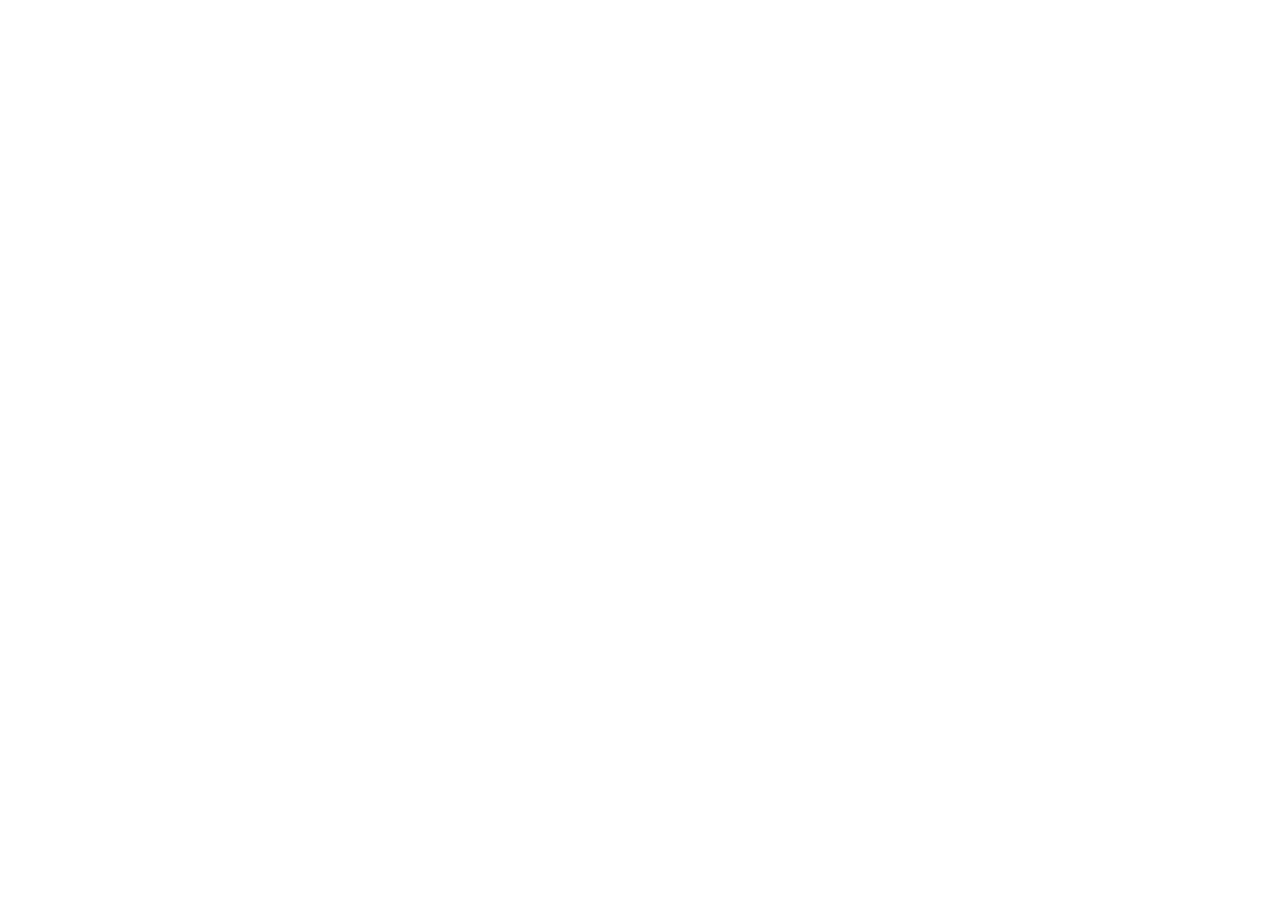
==== Html/index.html @ 5d5c4b27 "Head gevuld" ====
<!DOCTYPE html>
<html lang="nl">
    <head>
        <meta charset="UTF-8">
        <meta name="viewport" content="width=device-width, initial-scale=1.0">
        <title>Chefs Choice</title>
        <meta name="description" content="De beste keuken voor jou">
        <meta name="keywords" content="keuken, eten, chefs choice">
        <!--Bootstrap-->
        <link href="https://cdn.jsdelivr.net/npm/bootstrap@5.3.2/dist/css/bootstrap.min.css" rel="stylesheet">
    </head>
</html>
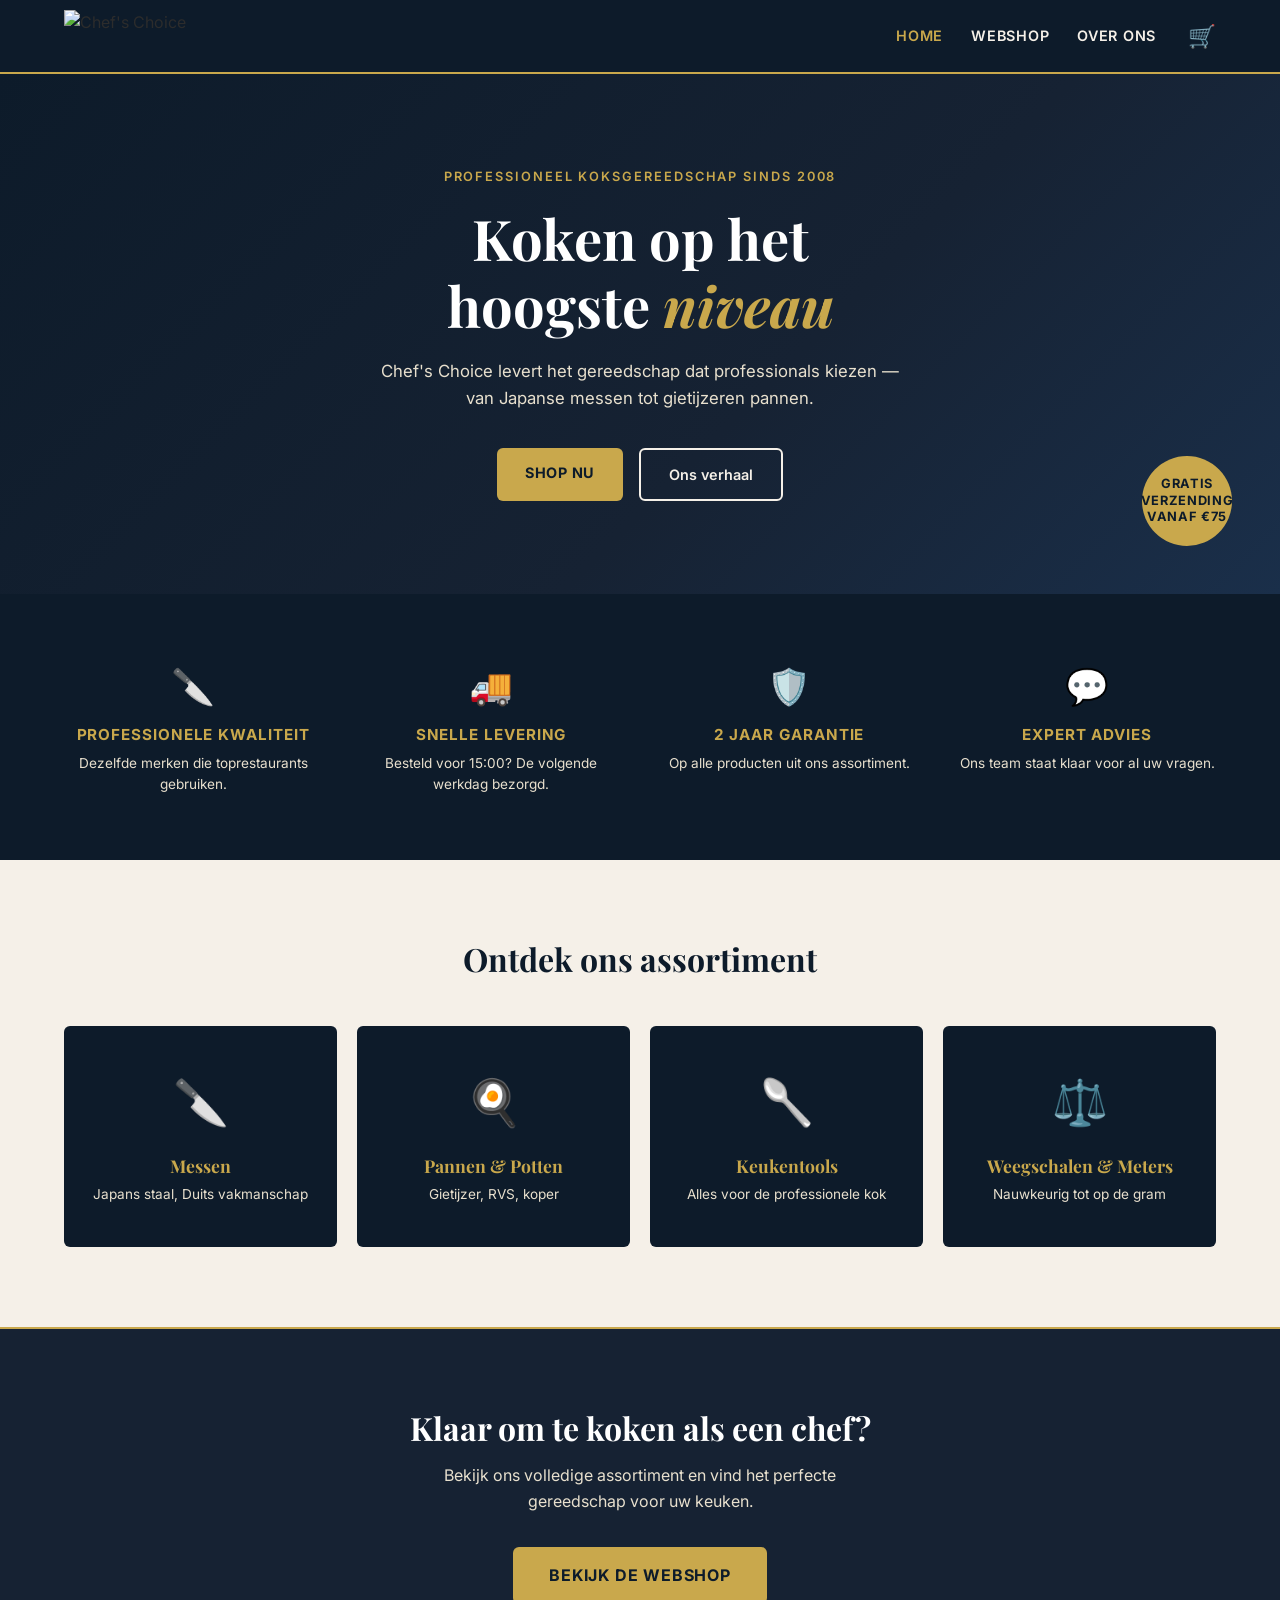
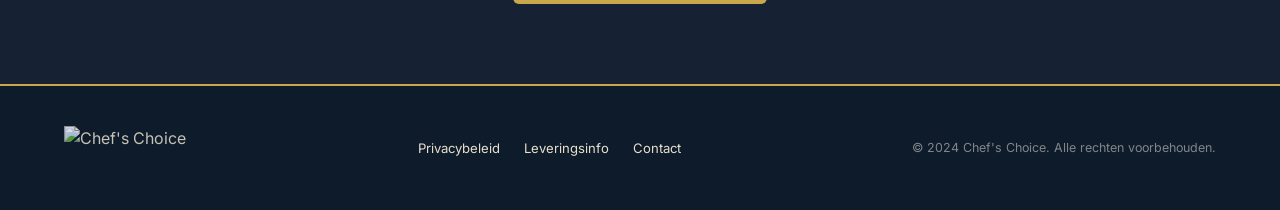
==== commit e7bcfb94: "versie 2.0 versie 2.0" ====
--- a/Html/index.html
+++ b/Html/index.html
@@ -1,12 +1,124 @@
 <!DOCTYPE html>
 <html lang="nl">
-    <head>
-        <meta charset="UTF-8">
-        <meta name="viewport" content="width=device-width, initial-scale=1.0">
-        <title>Chefs Choice</title>
-        <meta name="description" content="De beste keuken voor jou">
-        <meta name="keywords" content="keuken, eten, chefs choice">
-        <!--Bootstrap-->
-        <link href="https://cdn.jsdelivr.net/npm/bootstrap@5.3.2/dist/css/bootstrap.min.css" rel="stylesheet">
-    </head>
+<head>
+    <meta charset="UTF-8">
+    <meta name="viewport" content="width=device-width, initial-scale=1.0">
+    <title>Chef's Choice — Professioneel Koksgereedschap</title>
+    <link rel="stylesheet" href="../Css/style.css">
+    <link href="https://fonts.googleapis.com/css2?family=Playfair+Display:ital,wght@0,400;0,700;1,400&family=Inter:wght@300;400;600&display=swap" rel="stylesheet">
+</head>
+<body>
+
+<header class="site-header">
+    <div class="header-inner">
+        <a href="index.html" class="logo-link">
+            <img src="../images/logo.png" alt="Chef's Choice" class="logo">
+        </a>
+        <nav class="main-nav">
+            <a href="index.html" class="active">Home</a>
+            <a href="../Php/webshop.php">Webshop</a>
+            <a href="menu.html">Over ons</a>
+        </nav>
+        <div class="header-actions">
+            <a href="../Php/cart.php" class="cart-btn">🛒</a>
+        </div>
+    </div>
+</header>
+
+<section class="hero hero-home">
+    <div class="hero-content">
+        <p class="hero-eyebrow">Professioneel koksgereedschap sinds 2008</p>
+        <h1>Koken op het<br>hoogste <em>niveau</em></h1>
+        <p class="hero-sub">Chef's Choice levert het gereedschap dat professionals kiezen — van Japanse messen tot gietijzeren pannen.</p>
+        <div class="hero-ctas">
+            <a href="../Php/webshop.php" class="btn-primary">Shop nu</a>
+            <a href="menu.html" class="btn-ghost">Ons verhaal</a>
+        </div>
+    </div>
+    <div class="hero-badge"><span>Gratis verzending<br>vanaf €75</span></div>
+</section>
+
+<section class="usp-bar">
+    <div class="container usp-grid">
+        <div class="usp">
+            <span class="usp-icon">🔪</span>
+            <h3>Professionele kwaliteit</h3>
+            <p>Dezelfde merken die toprestaurants gebruiken.</p>
+        </div>
+        <div class="usp">
+            <span class="usp-icon">🚚</span>
+            <h3>Snelle levering</h3>
+            <p>Besteld voor 15:00? De volgende werkdag bezorgd.</p>
+        </div>
+        <div class="usp">
+            <span class="usp-icon">🛡️</span>
+            <h3>2 jaar garantie</h3>
+            <p>Op alle producten uit ons assortiment.</p>
+        </div>
+        <div class="usp">
+            <span class="usp-icon">💬</span>
+            <h3>Expert advies</h3>
+            <p>Ons team staat klaar voor al uw vragen.</p>
+        </div>
+    </div>
+</section>
+
+<section class="category-showcase">
+    <div class="container">
+        <h2 class="section-title">Ontdek ons assortiment</h2>
+        <div class="cat-showcase-grid">
+            <a href="../Php/webshop.php?cat=1" class="cat-card">
+                <div class="cat-card-inner">
+                    <span class="cat-emoji">🔪</span>
+                    <h3>Messen</h3>
+                    <p>Japans staal, Duits vakmanschap</p>
+                </div>
+            </a>
+            <a href="../Php/webshop.php?cat=2" class="cat-card">
+                <div class="cat-card-inner">
+                    <span class="cat-emoji">🍳</span>
+                    <h3>Pannen & Potten</h3>
+                    <p>Gietijzer, RVS, koper</p>
+                </div>
+            </a>
+            <a href="../Php/webshop.php?cat=3" class="cat-card">
+                <div class="cat-card-inner">
+                    <span class="cat-emoji">🥄</span>
+                    <h3>Keukentools</h3>
+                    <p>Alles voor de professionele kok</p>
+                </div>
+            </a>
+            <a href="../Php/webshop.php?cat=4" class="cat-card">
+                <div class="cat-card-inner">
+                    <span class="cat-emoji">⚖️</span>
+                    <h3>Weegschalen & Meters</h3>
+                    <p>Nauwkeurig tot op de gram</p>
+                </div>
+            </a>
+        </div>
+    </div>
+</section>
+
+<section class="cta-banner">
+    <div class="container">
+        <h2>Klaar om te koken als een chef?</h2>
+        <p>Bekijk ons volledige assortiment en vind het perfecte gereedschap voor uw keuken.</p>
+        <a href="../Php/webshop.php" class="btn-primary btn-large">Bekijk de webshop</a>
+    </div>
+</section>
+
+<footer class="site-footer">
+    <div class="container footer-inner">
+        <img src="../images/logo.png" alt="Chef's Choice" class="footer-logo">
+        <div class="footer-links">
+            <a href="#">Privacybeleid</a>
+            <a href="#">Leveringsinfo</a>
+            <a href="menu.html">Contact</a>
+        </div>
+        <p class="footer-copy">© 2024 Chef's Choice. Alle rechten voorbehouden.</p>
+    </div>
+</footer>
+
+<script src="../Js/Placeholder.js"></script>
+</body>
 </html>
--- a/Css/style.css
+++ b/Css/style.css
@@ -0,0 +1,300 @@
+:root {
+    --navy:       #0D1B2A;
+    --navy-mid:   #162233;
+    --navy-light: #1E3050;
+    --gold:       #C9A84C;
+    --gold-light: #E2C47A;
+    --cream:      #F5F0E8;
+    --cream-dark: #E8E0CE;
+    --white:      #FFFFFF;
+    --text:       #2C2C2C;
+    --text-muted: #6B6B6B;
+    --error:      #C0392B;
+    --success:    #27AE60;
+    --radius:     6px;
+    --shadow:     0 4px 24px rgba(0,0,0,.12);
+    --transition: .2s ease;
+}
+
+*, *::before, *::after { box-sizing: border-box; margin: 0; padding: 0; }
+html { scroll-behavior: smooth; }
+body {
+    font-family: 'Inter', sans-serif;
+    background: var(--cream);
+    color: var(--text);
+    line-height: 1.6;
+    min-height: 100vh;
+    display: flex;
+    flex-direction: column;
+}
+a { color: inherit; text-decoration: none; }
+img { max-width: 100%; display: block; }
+main { flex: 1; }
+
+.container { max-width: 1200px; margin: 0 auto; padding: 0 24px; }
+
+h1, h2, h3 { font-family: 'Playfair Display', serif; line-height: 1.2; }
+h1 { font-size: clamp(2rem, 5vw, 3.5rem); }
+h2 { font-size: clamp(1.4rem, 3vw, 2rem); }
+h3 { font-size: 1.1rem; }
+
+.site-header {
+    background: var(--navy);
+    position: sticky; top: 0; z-index: 100;
+    border-bottom: 2px solid var(--gold);
+}
+.header-inner {
+    max-width: 1200px; margin: 0 auto;
+    padding: 0 24px;
+    display: flex; align-items: center; gap: 32px;
+    height: 72px;
+}
+.logo { height: 52px; width: auto; }
+.logo-link { flex-shrink: 0; }
+.main-nav { display: flex; gap: 28px; margin-left: auto; }
+.main-nav a {
+    color: var(--cream); font-size: .9rem; letter-spacing: .05em;
+    text-transform: uppercase; font-weight: 600;
+    transition: color var(--transition);
+}
+.main-nav a:hover, .main-nav a.active { color: var(--gold); }
+.header-actions { display: flex; align-items: center; gap: 16px; }
+
+.search-form { display: flex; }
+.search-form input {
+    background: var(--navy-light); color: var(--cream);
+    border: 1px solid var(--navy-light); border-radius: var(--radius) 0 0 var(--radius);
+    padding: 8px 14px; font-size: .85rem; width: 200px;
+    outline: none; transition: border-color var(--transition);
+}
+.search-form input:focus { border-color: var(--gold); }
+.search-form button {
+    background: var(--gold); border: none; border-radius: 0 var(--radius) var(--radius) 0;
+    padding: 8px 14px; cursor: pointer; font-size: 1rem;
+    transition: background var(--transition);
+}
+.search-form button:hover { background: var(--gold-light); }
+.cart-btn { color: var(--cream); font-size: 1.4rem; transition: color var(--transition); white-space: nowrap; }
+.cart-btn:hover { color: var(--gold); }
+.cart-count {
+    background: var(--gold); color: var(--navy);
+    font-size: .7rem; font-weight: 700;
+    padding: 2px 6px; border-radius: 99px; margin-left: 4px;
+}
+
+.hero { background: var(--navy); color: var(--cream); padding: 80px 24px; text-align: center; }
+.hero-home {
+    min-height: 520px; display: flex; align-items: center; justify-content: center;
+    position: relative;
+    background: linear-gradient(135deg, var(--navy) 0%, var(--navy-mid) 60%, #1a2f4a 100%);
+}
+.hero-content { max-width: 680px; margin: 0 auto; }
+.hero-eyebrow { font-size: .8rem; letter-spacing: .15em; text-transform: uppercase; color: var(--gold); margin-bottom: 16px; font-weight: 600; }
+.hero h1 { color: var(--white); margin-bottom: 20px; }
+.hero h1 em { color: var(--gold); font-style: italic; }
+.hero-sub { color: var(--cream-dark); font-size: 1.05rem; margin-bottom: 36px; max-width: 520px; margin-left: auto; margin-right: auto; }
+.hero-ctas { display: flex; gap: 16px; justify-content: center; flex-wrap: wrap; }
+.hero-badge {
+    position: absolute; right: 48px; bottom: 48px;
+    background: var(--gold); color: var(--navy);
+    font-size: .8rem; font-weight: 700; text-align: center;
+    padding: 12px 16px; border-radius: 50%;
+    width: 90px; height: 90px;
+    display: flex; align-items: center; justify-content: center;
+    line-height: 1.3; text-transform: uppercase; letter-spacing: .05em;
+}
+.page-hero { background: var(--navy); color: var(--cream); padding: 64px 24px; text-align: center; border-bottom: 2px solid var(--gold); }
+.page-hero h1 { color: var(--white); }
+.page-hero h1 em { color: var(--gold); font-style: italic; }
+
+.btn-primary {
+    display: inline-block; background: var(--gold); color: var(--navy);
+    font-weight: 700; font-size: .9rem; letter-spacing: .05em;
+    text-transform: uppercase; padding: 13px 28px;
+    border-radius: var(--radius); border: none; cursor: pointer;
+    transition: background var(--transition), transform var(--transition);
+}
+.btn-primary:hover { background: var(--gold-light); transform: translateY(-1px); }
+.btn-primary.btn-large { padding: 16px 36px; font-size: 1rem; }
+.btn-primary.btn-full { width: 100%; text-align: center; margin-top: 12px; }
+.btn-secondary {
+    display: inline-block; background: transparent; color: var(--navy);
+    font-weight: 600; font-size: .9rem; padding: 13px 28px;
+    border-radius: var(--radius); border: 2px solid var(--navy); cursor: pointer;
+    transition: all var(--transition);
+}
+.btn-secondary:hover { background: var(--navy); color: var(--cream); }
+.btn-secondary.btn-full { width: 100%; text-align: center; margin-top: 8px; }
+.btn-ghost {
+    display: inline-block; background: transparent; color: var(--cream);
+    font-weight: 600; font-size: .9rem; padding: 13px 28px;
+    border-radius: var(--radius); border: 2px solid var(--cream); cursor: pointer;
+    transition: all var(--transition);
+}
+.btn-ghost:hover { background: var(--cream); color: var(--navy); }
+
+.category-bar { background: var(--navy-mid); padding: 16px 0; border-bottom: 1px solid rgba(201,168,76,.2); }
+.category-bar .container { display: flex; gap: 10px; flex-wrap: wrap; }
+.cat-pill {
+    background: transparent; color: var(--cream-dark);
+    border: 1px solid rgba(201,168,76,.3); border-radius: 99px;
+    padding: 6px 18px; font-size: .82rem; font-weight: 600;
+    letter-spacing: .04em; text-transform: uppercase;
+    transition: all var(--transition);
+}
+.cat-pill:hover, .cat-pill.active { background: var(--gold); color: var(--navy); border-color: var(--gold); }
+
+.category-showcase { padding: 80px 0; background: var(--cream); }
+.section-title { text-align: center; margin-bottom: 48px; color: var(--navy); }
+.cat-showcase-grid { display: grid; grid-template-columns: repeat(auto-fit, minmax(220px, 1fr)); gap: 20px; }
+.cat-card { background: var(--navy); border-radius: var(--radius); overflow: hidden; border: 1px solid transparent; transition: border-color var(--transition), transform var(--transition); }
+.cat-card:hover { border-color: var(--gold); transform: translateY(-3px); }
+.cat-card-inner { padding: 40px 24px; text-align: center; }
+.cat-emoji { font-size: 2.8rem; display: block; margin-bottom: 16px; }
+.cat-card h3 { color: var(--gold); margin-bottom: 8px; }
+.cat-card p { color: var(--cream-dark); font-size: .85rem; }
+
+.usp-bar { background: var(--navy); padding: 64px 0; }
+.usp-grid { display: grid; grid-template-columns: repeat(auto-fit, minmax(200px, 1fr)); gap: 40px; }
+.usp { text-align: center; }
+.usp-icon { font-size: 2.2rem; display: block; margin-bottom: 12px; }
+.usp h3 { color: var(--gold); font-family: 'Inter', sans-serif; font-size: .95rem; font-weight: 700; text-transform: uppercase; letter-spacing: .06em; margin-bottom: 8px; }
+.usp p { color: var(--cream-dark); font-size: .85rem; }
+
+.cta-banner { background: var(--navy-mid); padding: 80px 24px; text-align: center; border-top: 2px solid var(--gold); }
+.cta-banner h2 { color: var(--white); margin-bottom: 16px; }
+.cta-banner p { color: var(--cream-dark); max-width: 480px; margin: 0 auto 32px; }
+
+.product-grid { display: grid; grid-template-columns: repeat(auto-fill, minmax(260px, 1fr)); gap: 28px; padding: 40px 0; }
+.product-card { background: var(--white); border-radius: var(--radius); overflow: hidden; box-shadow: var(--shadow); transition: transform var(--transition), box-shadow var(--transition); position: relative; display: flex; flex-direction: column; }
+.product-card:hover { transform: translateY(-4px); box-shadow: 0 8px 32px rgba(0,0,0,.16); }
+.product-card.featured { border: 2px solid var(--gold); }
+.product-img-link { overflow: hidden; }
+.product-img { width: 100%; height: 220px; object-fit: cover; transition: transform .4s ease; }
+.product-img-link:hover .product-img { transform: scale(1.04); }
+.product-info { padding: 18px; flex: 1; display: flex; flex-direction: column; }
+.product-cat { font-size: .72rem; text-transform: uppercase; letter-spacing: .1em; color: var(--gold); font-weight: 700; }
+.product-name { font-size: 1rem; margin: 6px 0; flex: 1; }
+.product-name a { color: var(--navy); }
+.product-name a:hover { color: var(--gold); }
+.product-desc { font-size: .82rem; color: var(--text-muted); margin-bottom: 14px; }
+.product-footer { display: flex; align-items: center; justify-content: space-between; gap: 12px; margin-top: auto; }
+.price { font-size: 1.2rem; font-weight: 700; color: var(--navy); font-family: 'Playfair Display', serif; }
+.btn-cart { background: var(--navy); color: var(--cream); border: none; border-radius: var(--radius); padding: 8px 14px; font-size: .78rem; font-weight: 600; cursor: pointer; letter-spacing: .04em; text-transform: uppercase; transition: background var(--transition); white-space: nowrap; }
+.btn-cart:hover { background: var(--gold); color: var(--navy); }
+.btn-cart.disabled { background: #ccc; cursor: not-allowed; }
+.badge-featured, .badge-out { position: absolute; top: 12px; left: 12px; font-size: .7rem; font-weight: 700; letter-spacing: .08em; text-transform: uppercase; padding: 4px 10px; border-radius: 99px; }
+.badge-featured { background: var(--gold); color: var(--navy); }
+.badge-out { background: var(--error); color: var(--white); }
+
+.breadcrumb { margin: 28px 0 8px; font-size: .82rem; color: var(--text-muted); }
+.breadcrumb a:hover { color: var(--gold); }
+.product-detail { display: grid; grid-template-columns: 1fr 1fr; gap: 64px; padding: 40px 0 64px; }
+.product-detail-img img { width: 100%; border-radius: var(--radius); box-shadow: var(--shadow); }
+.product-detail-info h1 { color: var(--navy); margin: 8px 0 16px; }
+.detail-price { font-size: 2rem; font-family: 'Playfair Display', serif; color: var(--gold); margin-bottom: 20px; }
+.detail-desc { color: var(--text-muted); margin-bottom: 24px; line-height: 1.8; }
+.product-specs { background: var(--cream-dark); padding: 16px 20px; border-radius: var(--radius); margin-bottom: 20px; font-size: .88rem; }
+.product-specs h3 { color: var(--navy); margin-bottom: 8px; font-size: .9rem; text-transform: uppercase; letter-spacing: .06em; }
+.stock-status { font-size: .85rem; font-weight: 600; margin-bottom: 20px; padding: 8px 14px; border-radius: var(--radius); display: inline-block; }
+.in-stock { background: #e8f8f0; color: var(--success); }
+.out-stock { background: #fdecea; color: var(--error); }
+.add-to-cart-form { display: flex; flex-direction: column; gap: 16px; }
+.qty-row { display: flex; align-items: center; gap: 16px; }
+.qty-row label { font-weight: 600; font-size: .9rem; }
+.qty-row input { width: 80px; padding: 10px; border: 2px solid var(--cream-dark); border-radius: var(--radius); font-size: 1rem; text-align: center; outline: none; transition: border-color var(--transition); }
+.qty-row input:focus { border-color: var(--gold); }
+.related-products { padding: 48px 0; }
+
+.cart-layout { display: grid; grid-template-columns: 1fr 340px; gap: 48px; padding: 40px 0 64px; align-items: start; }
+.cart-table { width: 100%; border-collapse: collapse; font-size: .9rem; }
+.cart-table th { text-align: left; padding: 12px 16px; background: var(--navy); color: var(--gold); font-size: .78rem; letter-spacing: .08em; text-transform: uppercase; }
+.cart-table td { padding: 16px; border-bottom: 1px solid var(--cream-dark); vertical-align: middle; }
+.cart-product { display: flex; align-items: center; gap: 16px; }
+.cart-product img { width: 64px; height: 64px; object-fit: cover; border-radius: var(--radius); }
+.qty-form input { width: 64px; padding: 6px; border: 1px solid var(--cream-dark); border-radius: var(--radius); text-align: center; outline: none; }
+.btn-remove { background: none; border: none; font-size: 1rem; cursor: pointer; color: var(--text-muted); transition: color var(--transition); padding: 4px 8px; }
+.btn-remove:hover { color: var(--error); }
+.cart-summary { background: var(--white); border-radius: var(--radius); box-shadow: var(--shadow); padding: 28px; position: sticky; top: 100px; }
+.cart-summary h2 { color: var(--navy); margin-bottom: 20px; font-size: 1.3rem; }
+.summary-row { display: flex; justify-content: space-between; margin-bottom: 12px; font-size: .9rem; }
+.total-row { font-size: 1.1rem; font-weight: 700; margin-top: 4px; }
+hr { border: none; border-top: 1px solid var(--cream-dark); margin: 16px 0; }
+.shipping-note { font-size: .78rem; color: var(--text-muted); margin-bottom: 8px; }
+
+.checkout-layout { display: grid; grid-template-columns: 1fr 380px; gap: 48px; padding: 40px 0 64px; align-items: start; }
+.checkout-form fieldset { border: 1px solid var(--cream-dark); border-radius: var(--radius); padding: 24px; margin-bottom: 24px; }
+.checkout-form legend { font-family: 'Playfair Display', serif; font-size: 1.1rem; color: var(--navy); padding: 0 8px; font-weight: 700; }
+.form-row { display: flex; flex-direction: column; gap: 6px; margin-bottom: 16px; }
+.form-row label { font-size: .85rem; font-weight: 600; color: var(--navy); }
+.form-row input, .form-row textarea { padding: 12px 14px; border: 2px solid var(--cream-dark); border-radius: var(--radius); font-size: .95rem; font-family: 'Inter', sans-serif; outline: none; transition: border-color var(--transition); background: var(--white); }
+.form-row input:focus, .form-row textarea:focus { border-color: var(--gold); }
+.form-row-half { display: grid; grid-template-columns: 1fr 1fr; gap: 16px; }
+.checkout-summary { background: var(--white); border-radius: var(--radius); box-shadow: var(--shadow); padding: 28px; position: sticky; top: 100px; }
+.checkout-summary h2 { color: var(--navy); margin-bottom: 20px; font-size: 1.3rem; }
+.checkout-item { display: flex; justify-content: space-between; margin-bottom: 12px; font-size: .88rem; }
+.checkout-item em { color: var(--text-muted); }
+
+.succes-box { max-width: 720px; margin: 60px auto; text-align: center; }
+.succes-icon { width: 80px; height: 80px; background: var(--success); color: white; border-radius: 50%; font-size: 2rem; display: flex; align-items: center; justify-content: center; margin: 0 auto 28px; }
+.succes-box h1 { color: var(--navy); margin-bottom: 16px; }
+.succes-box p { color: var(--text-muted); margin-bottom: 32px; font-size: 1.05rem; }
+.order-summary-box { background: var(--white); box-shadow: var(--shadow); border-radius: var(--radius); padding: 28px; margin: 32px 0; text-align: left; }
+.order-summary-box h2 { color: var(--navy); margin-bottom: 16px; }
+.order-meta { margin-bottom: 20px; font-size: .9rem; }
+.succes-actions { display: flex; gap: 16px; justify-content: center; flex-wrap: wrap; margin-top: 32px; }
+
+.about-section { display: grid; grid-template-columns: 1fr 1fr; gap: 64px; padding: 64px 0; align-items: center; }
+.about-text h2 { color: var(--navy); margin-bottom: 20px; }
+.about-text p { color: var(--text-muted); margin-bottom: 16px; line-height: 1.8; }
+.about-stats { display: flex; flex-direction: column; gap: 32px; }
+.stat { text-align: center; padding: 28px; background: var(--navy); border-radius: var(--radius); }
+.stat-number { display: block; font-size: 2.5rem; font-family: 'Playfair Display', serif; color: var(--gold); font-weight: 700; }
+.stat-label { font-size: .82rem; color: var(--cream-dark); text-transform: uppercase; letter-spacing: .1em; }
+.contact-section { padding: 0 0 80px; }
+.contact-grid { display: grid; grid-template-columns: 1fr 1fr; gap: 64px; margin-top: 40px; }
+.contact-info h3 { color: var(--navy); margin-bottom: 20px; }
+.contact-info p { margin-bottom: 12px; font-size: .95rem; }
+.contact-info a { color: var(--gold); }
+.contact-info a:hover { text-decoration: underline; }
+
+.category-section { margin-bottom: 48px; }
+.category-heading { color: var(--navy); border-bottom: 2px solid var(--gold); padding-bottom: 12px; margin-bottom: 0; display: inline-block; }
+
+.alert { padding: 16px 20px; border-radius: var(--radius); margin-bottom: 24px; font-size: .9rem; }
+.alert-error { background: #fdecea; color: var(--error); border-left: 4px solid var(--error); }
+.alert ul { padding-left: 16px; }
+.empty-state { text-align: center; padding: 80px 24px; }
+.empty-state p { font-size: 1.1rem; color: var(--text-muted); margin-bottom: 28px; }
+.page-title { color: var(--navy); padding: 40px 0 0; margin-bottom: 0; }
+
+.site-footer { background: var(--navy); color: var(--cream-dark); padding: 40px 0; margin-top: auto; border-top: 2px solid var(--gold); }
+.footer-inner { display: flex; align-items: center; gap: 32px; flex-wrap: wrap; justify-content: space-between; }
+.footer-logo { height: 44px; width: auto; opacity: .85; }
+.footer-links { display: flex; gap: 24px; }
+.footer-links a { font-size: .82rem; color: var(--cream-dark); transition: color var(--transition); }
+.footer-links a:hover { color: var(--gold); }
+.footer-copy { font-size: .78rem; color: rgba(245,240,232,.5); }
+
+@media (max-width: 900px) {
+    .product-detail { grid-template-columns: 1fr; gap: 32px; }
+    .cart-layout { grid-template-columns: 1fr; }
+    .checkout-layout { grid-template-columns: 1fr; }
+    .about-section { grid-template-columns: 1fr; gap: 32px; }
+    .contact-grid { grid-template-columns: 1fr; gap: 32px; }
+    .about-stats { flex-direction: row; }
+    .cart-summary, .checkout-summary { position: static; }
+    .hero-badge { display: none; }
+}
+@media (max-width: 640px) {
+    .main-nav { display: none; }
+    .search-form input { width: 130px; }
+    .header-inner { gap: 16px; }
+    .product-grid { grid-template-columns: 1fr 1fr; gap: 16px; }
+    .product-img { height: 160px; }
+    .about-stats { flex-direction: column; }
+    .form-row-half { grid-template-columns: 1fr; }
+}
+@media (max-width: 400px) {
+    .product-grid { grid-template-columns: 1fr; }
+}
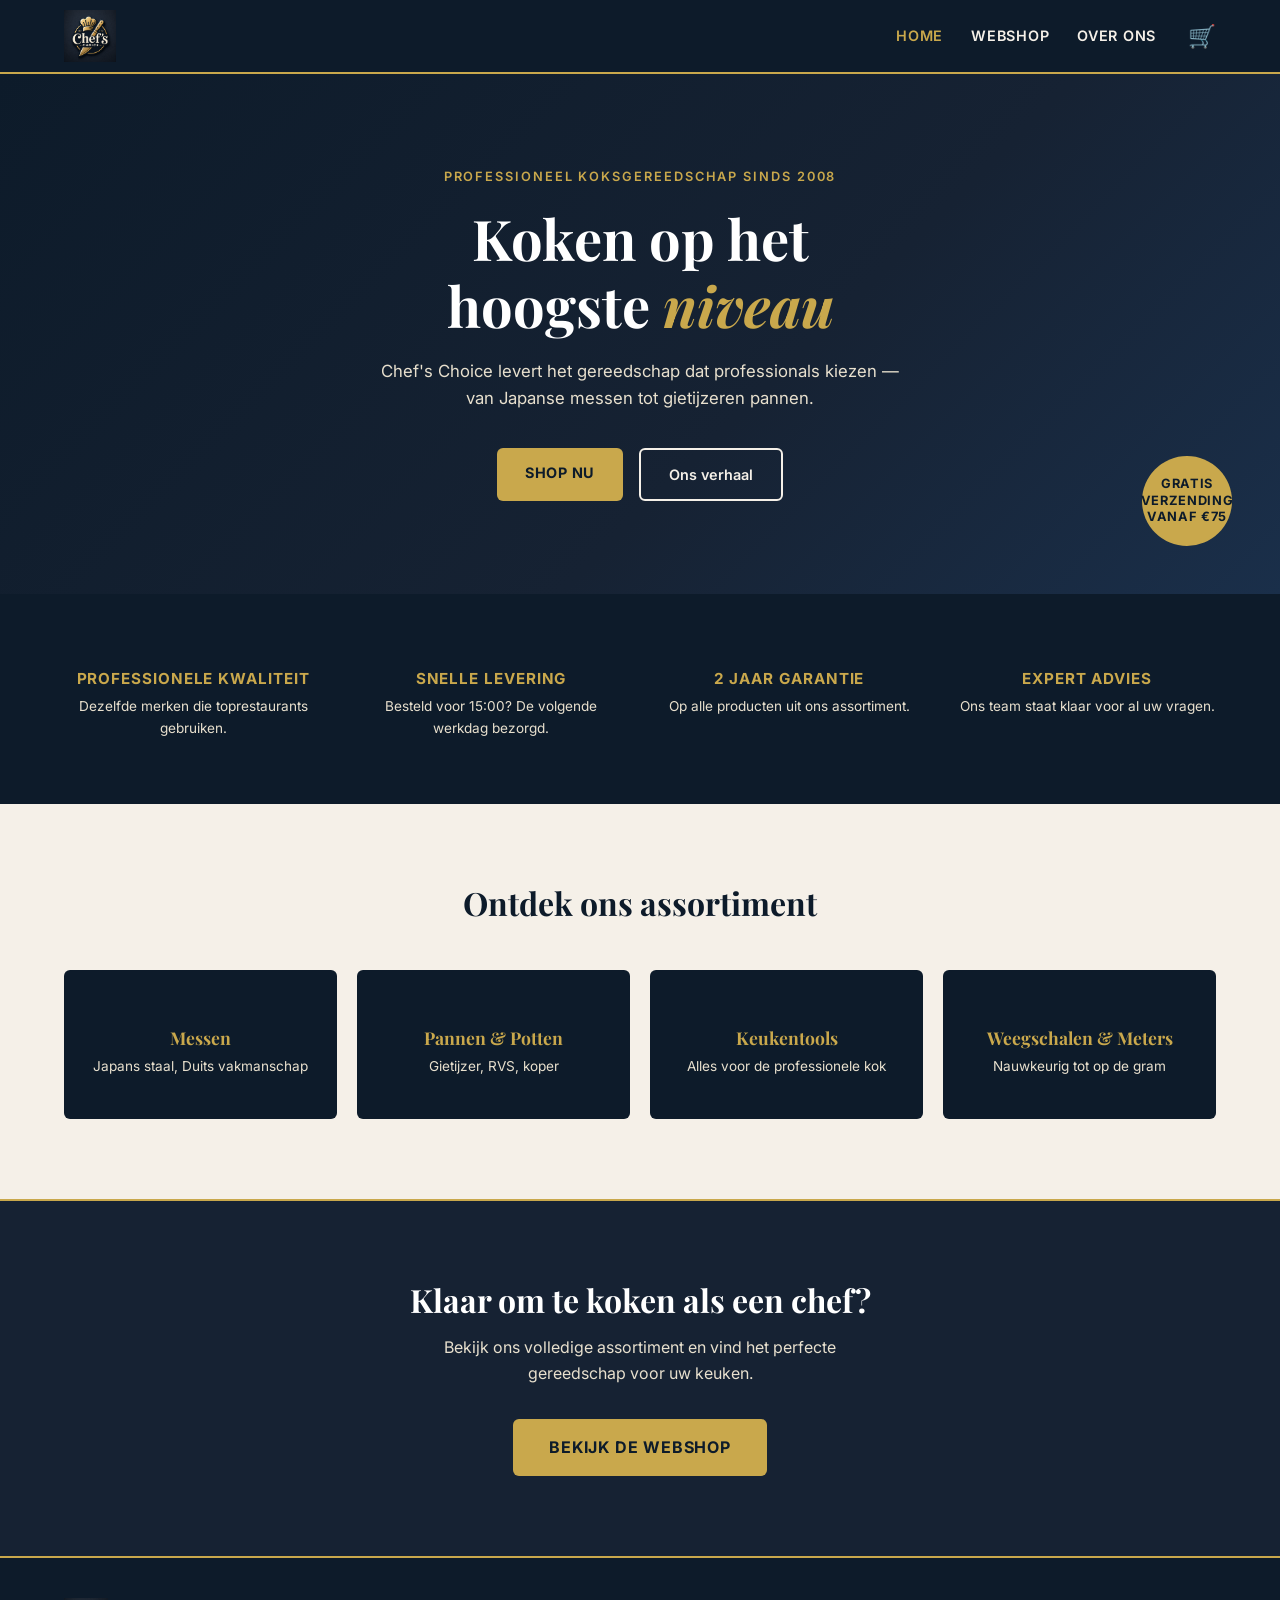
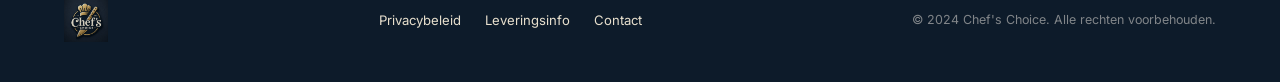
==== commit 745a9a2c: "2.1 pictures" ====
--- a/Html/index.html
+++ b/Html/index.html
@@ -41,22 +41,22 @@
 <section class="usp-bar">
     <div class="container usp-grid">
         <div class="usp">
-            <span class="usp-icon">🔪</span>
+            <span class="usp-icon"></span>
             <h3>Professionele kwaliteit</h3>
             <p>Dezelfde merken die toprestaurants gebruiken.</p>
         </div>
         <div class="usp">
-            <span class="usp-icon">🚚</span>
+            <span class="usp-icon"></span>
             <h3>Snelle levering</h3>
             <p>Besteld voor 15:00? De volgende werkdag bezorgd.</p>
         </div>
         <div class="usp">
-            <span class="usp-icon">🛡️</span>
+            <span class="usp-icon"></span>
             <h3>2 jaar garantie</h3>
             <p>Op alle producten uit ons assortiment.</p>
         </div>
         <div class="usp">
-            <span class="usp-icon">💬</span>
+            <span class="usp-icon"></span>
             <h3>Expert advies</h3>
             <p>Ons team staat klaar voor al uw vragen.</p>
         </div>
@@ -69,28 +69,28 @@
         <div class="cat-showcase-grid">
             <a href="../Php/webshop.php?cat=1" class="cat-card">
                 <div class="cat-card-inner">
-                    <span class="cat-emoji">🔪</span>
+                    <span class="cat-emoji"></span>
                     <h3>Messen</h3>
                     <p>Japans staal, Duits vakmanschap</p>
                 </div>
             </a>
             <a href="../Php/webshop.php?cat=2" class="cat-card">
                 <div class="cat-card-inner">
-                    <span class="cat-emoji">🍳</span>
+                    <span class="cat-emoji"></span>
                     <h3>Pannen & Potten</h3>
                     <p>Gietijzer, RVS, koper</p>
                 </div>
             </a>
             <a href="../Php/webshop.php?cat=3" class="cat-card">
                 <div class="cat-card-inner">
-                    <span class="cat-emoji">🥄</span>
+                    <span class="cat-emoji"></span>
                     <h3>Keukentools</h3>
                     <p>Alles voor de professionele kok</p>
                 </div>
             </a>
             <a href="../Php/webshop.php?cat=4" class="cat-card">
                 <div class="cat-card-inner">
-                    <span class="cat-emoji">⚖️</span>
+                    <span class="cat-emoji"></span>
                     <h3>Weegschalen & Meters</h3>
                     <p>Nauwkeurig tot op de gram</p>
                 </div>
